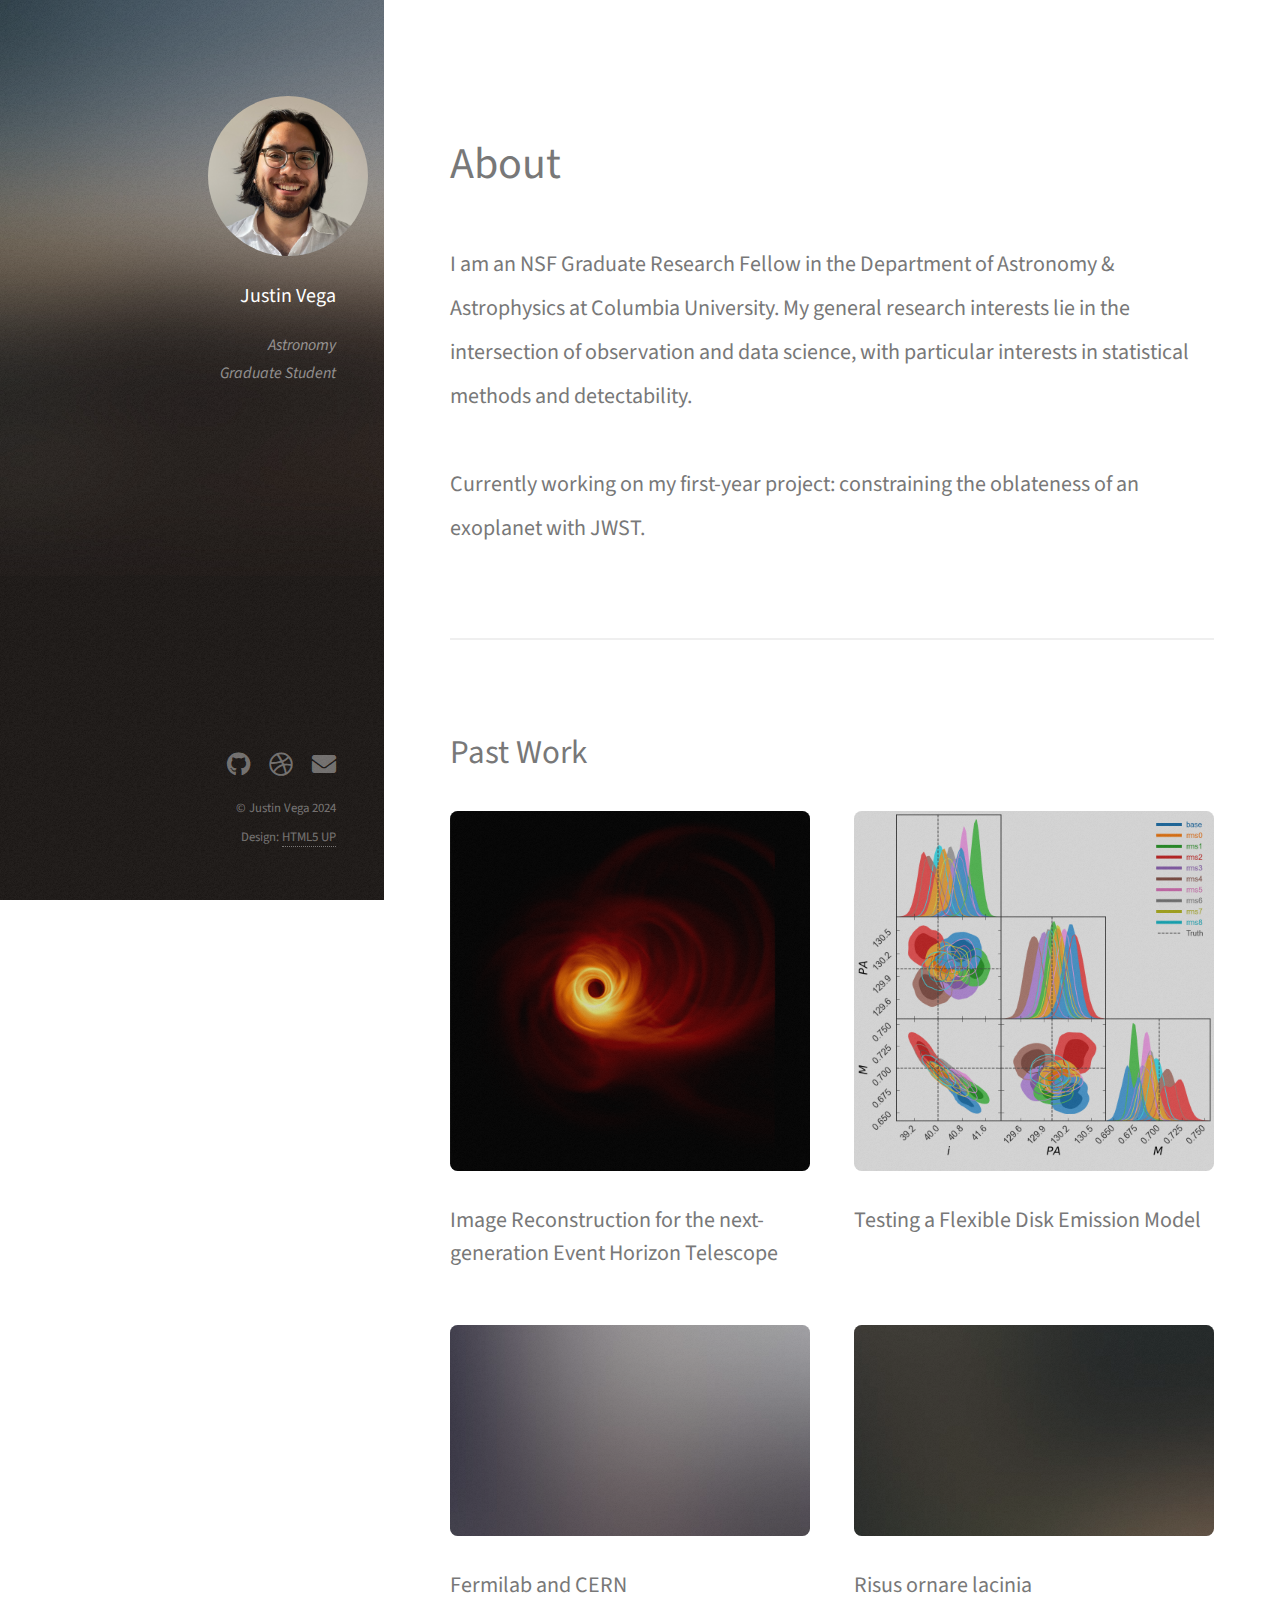
==== index.html @ 3cb940a0 "init" ====
<!DOCTYPE HTML>
<!--
	Strata by HTML5 UP
	html5up.net | @ajlkn
	Free for personal and commercial use under the CCA 3.0 license (html5up.net/license)
-->
<html>
	<head>
		<title>Justin Vega</title>
		<meta charset="utf-8" />
		<meta name="viewport" content="width=device-width, initial-scale=1, user-scalable=no" />
		<link rel="stylesheet" href="assets/css/main.css" />
	</head>
	<body class="is-preload">

		<!-- Header -->
			<header id="header">
				<div class="inner">
					<a href="#" class="image avatar"><img src="images/justin.jpg" alt="" /></a>
					<h3>Justin Vega</h3>
					<it>Astronomy<br>Graduate Student</it>
				</div>
			</header>

		<!-- Main -->
			<div id="main">
				
				<!-- One -->
					<section id="one">
						<header class="major">
							<h2>About</h2>
						</header>
						<p>I am an NSF Graduate Research Fellow in the Department of Astronomy & Astrophysics
							at Columbia University. My general research interests lie in the intersection of
							observation and data science, with particular interests in statistical methods 
							and detectability. <br> <br> <b>Currently working on my first-year project:</b> 
							constraining the oblateness of an exoplanet with JWST.
						</p>
					</section>

				<!-- Two -->
					<section id="two">
						<h2>Past Work</h2>
						<div class="row">
							<article class="col-6 col-12-xsmall work-item">
								<a href="research.html#eht" class="image fit thumb"><img src="images/thumbs/GRMHD black hole.jpg" alt="" /></a>
								<h3>Image Reconstruction for the next- generation Event Horizon Telescope</h3>
							</article>
							<article class="col-6 col-12-xsmall work-item">
								<a href="research.html#disk" class="image fit thumb"><img src="images/thumbs/disk testing.png" alt="" /></a>
								<h3>Testing a Flexible Disk Emission Model</h3>
							</article>
							<article class="col-6 col-12-xsmall work-item">
								<a href="research.html#exp-hep" class="image fit thumb"><img src="images/thumbs/03.jpg" alt="" /></a>
								<h3>Fermilab and CERN</h3>
							</article>
							
							<article class="col-6 col-12-xsmall work-item">
								<a href="images/fulls/06.jpg" class="image fit thumb"><img src="images/thumbs/06.jpg" alt="" /></a>
								<h3>Risus ornare lacinia</h3>
							</article>
						</div>
						
					</section>

			</div>

		<!-- Footer -->
			<footer id="footer">
				<div class="inner">
					<ul class="icons">
						<li><a href="https://github.com/vegajustin26/" class="icon brands fa-github"><span class="label">Github</span></a></li>
						<li><a href="#" class="icon brands fa-dribbble"><span class="label">Dribbble</span></a></li>
						<li><a href="#" class="icon solid fa-envelope"><span class="label">Email</span></a></li>
					</ul>
					<ul class="copyright">
						<li>&copy; Justin Vega 2024</li><li>Design: <a href="http://html5up.net">HTML5 UP</a></li>
					</ul>
				</div>
			</footer>

		<!-- Scripts -->
			<script src="assets/js/jquery.min.js"></script>
			<script src="assets/js/jquery.poptrox.min.js"></script>
			<script src="assets/js/browser.min.js"></script>
			<script src="assets/js/breakpoints.min.js"></script>
			<script src="assets/js/util.js"></script>
			<script src="assets/js/main.js"></script>

	</body>
</html>
---- assets/css/main.css ----
@import url("fontawesome-all.min.css");
@import url("https://fonts.googleapis.com/css?family=Source+Sans+Pro:400,400italic");

/*
	Strata by HTML5 UP
	html5up.net | @ajlkn
	Free for personal and commercial use under the CCA 3.0 license (html5up.net/license)
*/

html, body, div, span, applet, object,
iframe, h1, h2, h3, h4, h5, h6, p, blockquote,
pre, a, abbr, acronym, address, big, cite,
code, del, dfn, em, img, ins, kbd, q, s, samp,
small, strike, strong, sub, sup, tt, var, b,
u, i, center, dl, dt, dd, ol, ul, li, fieldset,
form, label, legend, table, caption, tbody,
tfoot, thead, tr, th, td, article, aside,
canvas, details, embed, figure, figcaption,
footer, header, hgroup, menu, nav, output, ruby,
section, summary, time, mark, audio, video {
	margin: 0;
	padding: 0;
	border: 0;
	font-size: 100%;
	font: inherit;
	vertical-align: baseline;}

article, aside, details, figcaption, figure,
footer, header, hgroup, menu, nav, section {
	display: block;}

body {
	line-height: 1;
}

ol, ul {
	list-style: none;
}

blockquote, q {
	quotes: none;
}

	blockquote:before, blockquote:after, q:before, q:after {
		content: '';
		content: none;
	}

table {
	border-collapse: collapse;
	border-spacing: 0;
}

body {
	-webkit-text-size-adjust: none;
}

mark {
	background-color: transparent;
	color: inherit;
}

input::-moz-focus-inner {
	border: 0;
	padding: 0;
}

input, select, textarea {
	-moz-appearance: none;
	-webkit-appearance: none;
	-ms-appearance: none;
	appearance: none;
}

it {
    font-style: italic;
}



/* Basic */

	html {
		box-sizing: border-box;
	}

	*, *:before, *:after {
		box-sizing: inherit;
	}

	body {
		background: #fff;
	}

		body.is-preload *, body.is-preload *:before, body.is-preload *:after {
			-moz-animation: none !important;
			-webkit-animation: none !important;
			-ms-animation: none !important;
			animation: none !important;
			-moz-transition: none !important;
			-webkit-transition: none !important;
			-ms-transition: none !important;
			transition: none !important;
		}

	body, input, select, textarea {
		color: #787878;
		font-family: "Source Sans Pro", Helvetica, sans-serif;
		font-size: 16pt;
		font-weight: 400;
		line-height: 1.75em;
	}

	a {
		-moz-transition: color 0.2s ease-in-out, border-color 0.2s ease-in-out;
		-webkit-transition: color 0.2s ease-in-out, border-color 0.2s ease-in-out;
		-ms-transition: color 0.2s ease-in-out, border-color 0.2s ease-in-out;
		transition: color 0.2s ease-in-out, border-color 0.2s ease-in-out;
		border-bottom: dotted 1px;
		color: #49bf9d;
		text-decoration: none;
	}

		a:hover {
			border-bottom-color: transparent;
			color: #49bf9d !important;
			text-decoration: none;
		}

	strong, b {
		color: #787878;
		font-weight: 400;
	}

	em, i {
		font-style: italic;
	}

	p {
		margin: 0 0 2em 0;
	}

	h1, h2, h3, h4, h5, h6 {
		color: #787878;
		font-weight: 400;
		line-height: 1em;
		margin: 0 0 1em 0;
	}

		h1 a, h2 a, h3 a, h4 a, h5 a, h6 a {
			color: inherit;
			text-decoration: none;
		}

	h1 {
		font-size: 2em;
		line-height: 1.5em;
	}

	h2 {
		font-size: 1.5em;
		line-height: 1.5em;
	}

	h3 {
		font-size: 1.25em;
		line-height: 1.5em;
	}

	h4 {
		font-size: 1.1em;
		line-height: 1.5em;
	}

	h5 {
		font-size: 0.9em;
		line-height: 1.5em;
	}

	h6 {
		font-size: 0.7em;
		line-height: 1.5em;
	}

	sub {
		font-size: 0.8em;
		position: relative;
		top: 0.5em;
	}

	sup {
		font-size: 0.8em;
		position: relative;
		top: -0.5em;
	}

	hr {
		border: 0;
		border-bottom: solid 2px #efefef;
		margin: 2em 0;
	}

		hr.major {
			margin: 3em 0;
		}

	blockquote {
		border-left: solid 6px #efefef;
		font-style: italic;
		margin: 0 0 2em 0;
		padding: 0.5em 0 0.5em 1.5em;
	}

	code {
		background: #f7f7f7;
		border-radius: 0.35em;
		border: solid 2px #efefef;
		font-family: "Courier New", monospace;
		font-size: 0.9em;
		margin: 0 0.25em;
		padding: 0.25em 0.65em;
	}

	pre {
		-webkit-overflow-scrolling: touch;
		font-family: "Courier New", monospace;
		font-size: 0.9em;
		margin: 0 0 2em 0;
	}

		pre code {
			display: block;
			line-height: 1.75em;
			padding: 1em 1.5em;
			overflow-x: auto;
		}

	.align-left {
		text-align: left;
	}

	.align-center {
		text-align: center;
	}

	.align-right {
		text-align: right;
	}

/* Container */

	.container {
		margin: 0 auto;
		max-width: calc(100% - 4em);
		width: 100%;
	}

		.container.xsmall {
			width: 25%;
		}

		.container.small {
			width: 50%;
		}

		.container.medium {
			width: 75%;
		}

		.container.large {
			width: 125%;
		}

		.container.xlarge {
			width: 150%;
		}

		.container.max {
			width: 100%;
		}

		@media screen and (max-width: 980px) {

			.container {
				width: 100% !important;
				max-width: 100% !important;
			}

		}

		@media screen and (max-width: 480px) {

			.container {
				max-width: calc(100% - 3em);
			}

		}

	.research-img



/* Row */

	.row {
		display: flex;
		flex-wrap: wrap;
		box-sizing: border-box;
		align-items: stretch;
	}

		.row > * {
			box-sizing: border-box;
		}

		.row.gtr-uniform > * > :last-child {
			margin-bottom: 0;
		}

		.row.aln-left {
			justify-content: flex-start;
		}

		.row.aln-center {
			justify-content: center;
		}

		.row.aln-right {
			justify-content: flex-end;
		}

		.row.aln-top {
			align-items: flex-start;
		}

		.row.aln-middle {
			align-items: center;
		}

		.row.aln-bottom {
			align-items: flex-end;
		}

		.row > .imp {
			order: -1;
		}

		.row > .col-1 {
			width: 8.33333%;
		}

		.row > .off-1 {
			margin-left: 8.33333%;
		}

		.row > .col-2 {
			width: 16.66667%;
		}

		.row > .off-2 {
			margin-left: 16.66667%;
		}

		.row > .col-3 {
			width: 25%;
		}

		.row > .off-3 {
			margin-left: 25%;
		}

		.row > .col-4 {
			width: 33.33333%;
		}

		.row > .off-4 {
			margin-left: 33.33333%;
		}

		.row > .col-5 {
			width: 41.66667%;
		}

		.row > .off-5 {
			margin-left: 41.66667%;
		}

		.row > .col-6 {
			width: 50%;
		}

		.row > .off-6 {
			margin-left: 50%;
		}

		.row > .col-7 {
			width: 58.33333%;
		}

		.row > .off-7 {
			margin-left: 58.33333%;
		}

		.row > .col-8 {
			width: 66.66667%;
		}

		.row > .off-8 {
			margin-left: 66.66667%;
		}

		.row > .col-9 {
			width: 75%;
		}

		.row > .off-9 {
			margin-left: 75%;
		}

		.row > .col-10 {
			width: 83.33333%;
		}

		.row > .off-10 {
			margin-left: 83.33333%;
		}

		.row > .col-11 {
			width: 91.66667%;
		}

		.row > .off-11 {
			margin-left: 91.66667%;
		}

		.row > .col-12 {
			width: 100%;
		}

		.row > .off-12 {
			margin-left: 100%;
		}

		.row.gtr-0 {
			margin-top: 0;
			margin-left: 0em;
		}

			.row.gtr-0 > * {
				padding: 0 0 0 0em;
			}

			.row.gtr-0.gtr-uniform {
				margin-top: 0em;
			}

				.row.gtr-0.gtr-uniform > * {
					padding-top: 0em;
				}

		.row.gtr-25 {
			margin-top: 0;
			margin-left: -0.625em;
		}

			.row.gtr-25 > * {
				padding: 0 0 0 0.625em;
			}

			.row.gtr-25.gtr-uniform {
				margin-top: -0.625em;
			}

				.row.gtr-25.gtr-uniform > * {
					padding-top: 0.625em;
				}

		.row.gtr-50 {
			margin-top: 0;
			margin-left: -1.25em;
		}

			.row.gtr-50 > * {
				padding: 0 0 0 1.25em;
			}

			.row.gtr-50.gtr-uniform {
				margin-top: -1.25em;
			}

				.row.gtr-50.gtr-uniform > * {
					padding-top: 1.25em;
					height: 10%;
				}

		.row {
			margin-top: 0;
			margin-left: -2.5em;
		}

			.row > * {
				padding: 0 0 0 2.5em;
			}

			.row.gtr-uniform {
				margin-top: -2.5em;
			}

				.row.gtr-uniform > * {
					padding-top: 2.5em;
				}

		.row.gtr-150 {
			margin-top: 0;
			margin-left: -3.75em;
		}

			.row.gtr-150 > * {
				padding: 0 0 0 3.75em;
			}

			.row.gtr-150.gtr-uniform {
				margin-top: -3.75em;
			}

				.row.gtr-150.gtr-uniform > * {
					padding-top: 3.75em;
				}

		.row.gtr-200 {
			margin-top: 0;
			margin-left: -5em;
		}

			.row.gtr-200 > * {
				padding: 0 0 0 5em;
			}

			.row.gtr-200.gtr-uniform {
				margin-top: -5em;
			}

				.row.gtr-200.gtr-uniform > * {
					padding-top: 5em;
				}

		@media screen and (max-width: 1800px) {

			.row {
				display: flex;
				flex-wrap: wrap;
				box-sizing: border-box;
				align-items: stretch;
			}

				.row > * {
					box-sizing: border-box;
				}

				.row.gtr-uniform > * > :last-child {
					margin-bottom: 0;
				}

				.row.aln-left {
					justify-content: flex-start;
				}

				.row.aln-center {
					justify-content: center;
				}

				.row.aln-right {
					justify-content: flex-end;
				}

				.row.aln-top {
					align-items: flex-start;
				}

				.row.aln-middle {
					align-items: center;
				}

				.row.aln-bottom {
					align-items: flex-end;
				}

				.row > .imp-xlarge {
					order: -1;
				}

				.row > .col-1-xlarge {
					width: 8.33333%;
				}

				.row > .off-1-xlarge {
					margin-left: 8.33333%;
				}

				.row > .col-2-xlarge {
					width: 16.66667%;
				}

				.row > .off-2-xlarge {
					margin-left: 16.66667%;
				}

				.row > .col-3-xlarge {
					width: 25%;
				}

				.row > .off-3-xlarge {
					margin-left: 25%;
				}

				.row > .col-4-xlarge {
					width: 33.33333%;
				}

				.row > .off-4-xlarge {
					margin-left: 33.33333%;
				}

				.row > .col-5-xlarge {
					width: 41.66667%;
				}

				.row > .off-5-xlarge {
					margin-left: 41.66667%;
				}

				.row > .col-6-xlarge {
					width: 50%;
				}

				.row > .off-6-xlarge {
					margin-left: 50%;
				}

				.row > .col-7-xlarge {
					width: 58.33333%;
				}

				.row > .off-7-xlarge {
					margin-left: 58.33333%;
				}

				.row > .col-8-xlarge {
					width: 66.66667%;
				}

				.row > .off-8-xlarge {
					margin-left: 66.66667%;
				}

				.row > .col-9-xlarge {
					width: 75%;
				}

				.row > .off-9-xlarge {
					margin-left: 75%;
				}

				.row > .col-10-xlarge {
					width: 83.33333%;
				}

				.row > .off-10-xlarge {
					margin-left: 83.33333%;
				}

				.row > .col-11-xlarge {
					width: 91.66667%;
				}

				.row > .off-11-xlarge {
					margin-left: 91.66667%;
				}

				.row > .col-12-xlarge {
					width: 100%;
				}

				.row > .off-12-xlarge {
					margin-left: 100%;
				}

				.row.gtr-0 {
					margin-top: 0;
					margin-left: 0em;
				}

					.row.gtr-0 > * {
						padding: 0 0 0 0em;
					}

					.row.gtr-0.gtr-uniform {
						margin-top: 0em;
					}

						.row.gtr-0.gtr-uniform > * {
							padding-top: 0em;
						}

				.row.gtr-25 {
					margin-top: 0;
					margin-left: -0.625em;
				}

					.row.gtr-25 > * {
						padding: 0 0 0 0.625em;
					}

					.row.gtr-25.gtr-uniform {
						margin-top: -0.625em;
					}

						.row.gtr-25.gtr-uniform > * {
							padding-top: 0.625em;
						}

				.row.gtr-50 {
					margin-top: 0;
					margin-left: -1.25em;
				}

					.row.gtr-50 > * {
						padding: 0 0 0 1.25em;
					}

					.row.gtr-50.gtr-uniform {
						margin-top: -1.25em;
					}

						.row.gtr-50.gtr-uniform > * {
							padding-top: 1.25em;
						}

				.row {
					margin-top: 0;
					margin-left: -2.5em;
				}

					.row > * {
						padding: 0 0 0 2.5em;
					}

					.row.gtr-uniform {
						margin-top: -2.5em;
					}

						.row.gtr-uniform > * {
							padding-top: 2.5em;
						}

				.row.gtr-150 {
					margin-top: 0;
					margin-left: -3.75em;
				}

					.row.gtr-150 > * {
						padding: 0 0 0 3.75em;
					}

					.row.gtr-150.gtr-uniform {
						margin-top: -3.75em;
					}

						.row.gtr-150.gtr-uniform > * {
							padding-top: 3.75em;
						}

				.row.gtr-200 {
					margin-top: 0;
					margin-left: -5em;
				}

					.row.gtr-200 > * {
						padding: 0 0 0 5em;
					}

					.row.gtr-200.gtr-uniform {
						margin-top: -5em;
					}

						.row.gtr-200.gtr-uniform > * {
							padding-top: 5em;
						}

		}

		@media screen and (max-width: 1280px) {

			.row {
				display: flex;
				flex-wrap: wrap;
				box-sizing: border-box;
				align-items: stretch;
			}

				.row > * {
					box-sizing: border-box;
				}

				.row.gtr-uniform > * > :last-child {
					margin-bottom: 0;
				}

				.row.aln-left {
					justify-content: flex-start;
				}

				.row.aln-center {
					justify-content: center;
				}

				.row.aln-right {
					justify-content: flex-end;
				}

				.row.aln-top {
					align-items: flex-start;
				}

				.row.aln-middle {
					align-items: center;
				}

				.row.aln-bottom {
					align-items: flex-end;
				}

				.row > .imp-large {
					order: -1;
				}

				.row > .col-1-large {
					width: 8.33333%;
				}

				.row > .off-1-large {
					margin-left: 8.33333%;
				}

				.row > .col-2-large {
					width: 16.66667%;
				}

				.row > .off-2-large {
					margin-left: 16.66667%;
				}

				.row > .col-3-large {
					width: 25%;
				}

				.row > .off-3-large {
					margin-left: 25%;
				}

				.row > .col-4-large {
					width: 33.33333%;
				}

				.row > .off-4-large {
					margin-left: 33.33333%;
				}

				.row > .col-5-large {
					width: 41.66667%;
				}

				.row > .off-5-large {
					margin-left: 41.66667%;
				}

				.row > .col-6-large {
					width: 50%;
				}

				.row > .off-6-large {
					margin-left: 50%;
				}

				.row > .col-7-large {
					width: 58.33333%;
				}

				.row > .off-7-large {
					margin-left: 58.33333%;
				}

				.row > .col-8-large {
					width: 66.66667%;
				}

				.row > .off-8-large {
					margin-left: 66.66667%;
				}

				.row > .col-9-large {
					width: 75%;
				}

				.row > .off-9-large {
					margin-left: 75%;
				}

				.row > .col-10-large {
					width: 83.33333%;
				}

				.row > .off-10-large {
					margin-left: 83.33333%;
				}

				.row > .col-11-large {
					width: 91.66667%;
				}

				.row > .off-11-large {
					margin-left: 91.66667%;
				}

				.row > .col-12-large {
					width: 100%;
				}

				.row > .off-12-large {
					margin-left: 100%;
				}

				.row.gtr-0 {
					margin-top: 0;
					margin-left: 0em;
				}

					.row.gtr-0 > * {
						padding: 0 0 0 0em;
					}

					.row.gtr-0.gtr-uniform {
						margin-top: 0em;
					}

						.row.gtr-0.gtr-uniform > * {
							padding-top: 0em;
						}

				.row.gtr-25 {
					margin-top: 0;
					margin-left: -0.5em;
				}

					.row.gtr-25 > * {
						padding: 0 0 0 0.5em;
					}

					.row.gtr-25.gtr-uniform {
						margin-top: -0.5em;
					}

						.row.gtr-25.gtr-uniform > * {
							padding-top: 0.5em;
						}

				.row.gtr-50 {
					margin-top: 0;
					margin-left: -1em;
				}

					.row.gtr-50 > * {
						padding: 0 0 0 1em;
					}

					.row.gtr-50.gtr-uniform {
						margin-top: -1em;
					}

						.row.gtr-50.gtr-uniform > * {
							padding-top: 1em;
						}

				.row {
					margin-top: 0;
					margin-left: -2em;
				}

					.row > * {
						padding: 0 0 0 2em;
					}

					.row.gtr-uniform {
						margin-top: -2em;
					}

						.row.gtr-uniform > * {
							padding-top: 2em;
						}

				.row.gtr-150 {
					margin-top: 0;
					margin-left: -3em;
				}

					.row.gtr-150 > * {
						padding: 0 0 0 3em;
					}

					.row.gtr-150.gtr-uniform {
						margin-top: -3em;
					}

						.row.gtr-150.gtr-uniform > * {
							padding-top: 3em;
						}

				.row.gtr-200 {
					margin-top: 0;
					margin-left: -4em;
				}

					.row.gtr-200 > * {
						padding: 0 0 0 4em;
					}

					.row.gtr-200.gtr-uniform {
						margin-top: -4em;
					}

						.row.gtr-200.gtr-uniform > * {
							padding-top: 4em;
						}

		}

		@media screen and (max-width: 980px) {

			.row {
				display: flex;
				flex-wrap: wrap;
				box-sizing: border-box;
				align-items: stretch;
			}

				.row > * {
					box-sizing: border-box;
				}

				.row.gtr-uniform > * > :last-child {
					margin-bottom: 0;
				}

				.row.aln-left {
					justify-content: flex-start;
				}

				.row.aln-center {
					justify-content: center;
				}

				.row.aln-right {
					justify-content: flex-end;
				}

				.row.aln-top {
					align-items: flex-start;
				}

				.row.aln-middle {
					align-items: center;
				}

				.row.aln-bottom {
					align-items: flex-end;
				}

				.row > .imp-medium {
					order: -1;
				}

				.row > .col-1-medium {
					width: 8.33333%;
				}

				.row > .off-1-medium {
					margin-left: 8.33333%;
				}

				.row > .col-2-medium {
					width: 16.66667%;
				}

				.row > .off-2-medium {
					margin-left: 16.66667%;
				}

				.row > .col-3-medium {
					width: 25%;
				}

				.row > .off-3-medium {
					margin-left: 25%;
				}

				.row > .col-4-medium {
					width: 33.33333%;
				}

				.row > .off-4-medium {
					margin-left: 33.33333%;
				}

				.row > .col-5-medium {
					width: 41.66667%;
				}

				.row > .off-5-medium {
					margin-left: 41.66667%;
				}

				.row > .col-6-medium {
					width: 50%;
				}

				.row > .off-6-medium {
					margin-left: 50%;
				}

				.row > .col-7-medium {
					width: 58.33333%;
				}

				.row > .off-7-medium {
					margin-left: 58.33333%;
				}

				.row > .col-8-medium {
					width: 66.66667%;
				}

				.row > .off-8-medium {
					margin-left: 66.66667%;
				}

				.row > .col-9-medium {
					width: 75%;
				}

				.row > .off-9-medium {
					margin-left: 75%;
				}

				.row > .col-10-medium {
					width: 83.33333%;
				}

				.row > .off-10-medium {
					margin-left: 83.33333%;
				}

				.row > .col-11-medium {
					width: 91.66667%;
				}

				.row > .off-11-medium {
					margin-left: 91.66667%;
				}

				.row > .col-12-medium {
					width: 100%;
				}

				.row > .off-12-medium {
					margin-left: 100%;
				}

				.row.gtr-0 {
					margin-top: 0;
					margin-left: 0em;
				}

					.row.gtr-0 > * {
						padding: 0 0 0 0em;
					}

					.row.gtr-0.gtr-uniform {
						margin-top: 0em;
					}

						.row.gtr-0.gtr-uniform > * {
							padding-top: 0em;
						}

				.row.gtr-25 {
					margin-top: 0;
					margin-left: -0.5em;
				}

					.row.gtr-25 > * {
						padding: 0 0 0 0.5em;
					}

					.row.gtr-25.gtr-uniform {
						margin-top: -0.5em;
					}

						.row.gtr-25.gtr-uniform > * {
							padding-top: 0.5em;
						}

				.row.gtr-50 {
					margin-top: 0;
					margin-left: -1em;
				}

					.row.gtr-50 > * {
						padding: 0 0 0 1em;
					}

					.row.gtr-50.gtr-uniform {
						margin-top: -1em;
					}

						.row.gtr-50.gtr-uniform > * {
							padding-top: 1em;
						}

				.row {
					margin-top: 0;
					margin-left: -2em;
				}

					.row > * {
						padding: 0 0 0 2em;
					}

					.row.gtr-uniform {
						margin-top: -2em;
					}

						.row.gtr-uniform > * {
							padding-top: 2em;
						}

				.row.gtr-150 {
					margin-top: 0;
					margin-left: -3em;
				}

					.row.gtr-150 > * {
						padding: 0 0 0 3em;
					}

					.row.gtr-150.gtr-uniform {
						margin-top: -3em;
					}

						.row.gtr-150.gtr-uniform > * {
							padding-top: 3em;
						}

				.row.gtr-200 {
					margin-top: 0;
					margin-left: -4em;
				}

					.row.gtr-200 > * {
						padding: 0 0 0 4em;
					}

					.row.gtr-200.gtr-uniform {
						margin-top: -4em;
					}

						.row.gtr-200.gtr-uniform > * {
							padding-top: 4em;
						}

		}

		@media screen and (max-width: 736px) {

			.row {
				display: flex;
				flex-wrap: wrap;
				box-sizing: border-box;
				align-items: stretch;
			}

				.row > * {
					box-sizing: border-box;
				}

				.row.gtr-uniform > * > :last-child {
					margin-bottom: 0;
				}

				.row.aln-left {
					justify-content: flex-start;
				}

				.row.aln-center {
					justify-content: center;
				}

				.row.aln-right {
					justify-content: flex-end;
				}

				.row.aln-top {
					align-items: flex-start;
				}

				.row.aln-middle {
					align-items: center;
				}

				.row.aln-bottom {
					align-items: flex-end;
				}

				.row > .imp-small {
					order: -1;
				}

				.row > .col-1-small {
					width: 8.33333%;
				}

				.row > .off-1-small {
					margin-left: 8.33333%;
				}

				.row > .col-2-small {
					width: 16.66667%;
				}

				.row > .off-2-small {
					margin-left: 16.66667%;
				}

				.row > .col-3-small {
					width: 25%;
				}

				.row > .off-3-small {
					margin-left: 25%;
				}

				.row > .col-4-small {
					width: 33.33333%;
				}

				.row > .off-4-small {
					margin-left: 33.33333%;
				}

				.row > .col-5-small {
					width: 41.66667%;
				}

				.row > .off-5-small {
					margin-left: 41.66667%;
				}

				.row > .col-6-small {
					width: 50%;
				}

				.row > .off-6-small {
					margin-left: 50%;
				}

				.row > .col-7-small {
					width: 58.33333%;
				}

				.row > .off-7-small {
					margin-left: 58.33333%;
				}

				.row > .col-8-small {
					width: 66.66667%;
				}

				.row > .off-8-small {
					margin-left: 66.66667%;
				}

				.row > .col-9-small {
					width: 75%;
				}

				.row > .off-9-small {
					margin-left: 75%;
				}

				.row > .col-10-small {
					width: 83.33333%;
				}

				.row > .off-10-small {
					margin-left: 83.33333%;
				}

				.row > .col-11-small {
					width: 91.66667%;
				}

				.row > .off-11-small {
					margin-left: 91.66667%;
				}

				.row > .col-12-small {
					width: 100%;
				}

				.row > .off-12-small {
					margin-left: 100%;
				}

				.row.gtr-0 {
					margin-top: 0;
					margin-left: 0em;
				}

					.row.gtr-0 > * {
						padding: 0 0 0 0em;
					}

					.row.gtr-0.gtr-uniform {
						margin-top: 0em;
					}

						.row.gtr-0.gtr-uniform > * {
							padding-top: 0em;
						}

				.row.gtr-25 {
					margin-top: 0;
					margin-left: -0.375em;
				}

					.row.gtr-25 > * {
						padding: 0 0 0 0.375em;
					}

					.row.gtr-25.gtr-uniform {
						margin-top: -0.375em;
					}

						.row.gtr-25.gtr-uniform > * {
							padding-top: 0.375em;
						}

				.row.gtr-50 {
					margin-top: 0;
					margin-left: -0.75em;
				}

					.row.gtr-50 > * {
						padding: 0 0 0 0.75em;
					}

					.row.gtr-50.gtr-uniform {
						margin-top: -0.75em;
					}

						.row.gtr-50.gtr-uniform > * {
							padding-top: 0.75em;
						}

				.row {
					margin-top: 0;
					margin-left: -1.5em;
				}

					.row > * {
						padding: 0 0 0 1.5em;
					}

					.row.gtr-uniform {
						margin-top: -1.5em;
					}

						.row.gtr-uniform > * {
							padding-top: 1.5em;
						}

				.row.gtr-150 {
					margin-top: 0;
					margin-left: -2.25em;
				}

					.row.gtr-150 > * {
						padding: 0 0 0 2.25em;
					}

					.row.gtr-150.gtr-uniform {
						margin-top: -2.25em;
					}

						.row.gtr-150.gtr-uniform > * {
							padding-top: 2.25em;
						}

				.row.gtr-200 {
					margin-top: 0;
					margin-left: -3em;
				}

					.row.gtr-200 > * {
						padding: 0 0 0 3em;
					}

					.row.gtr-200.gtr-uniform {
						margin-top: -3em;
					}

						.row.gtr-200.gtr-uniform > * {
							padding-top: 3em;
						}

		}

		@media screen and (max-width: 480px) {

			.row {
				display: flex;
				flex-wrap: wrap;
				box-sizing: border-box;
				align-items: stretch;
			}

				.row > * {
					box-sizing: border-box;
				}

				.row.gtr-uniform > * > :last-child {
					margin-bottom: 0;
				}

				.row.aln-left {
					justify-content: flex-start;
				}

				.row.aln-center {
					justify-content: center;
				}

				.row.aln-right {
					justify-content: flex-end;
				}

				.row.aln-top {
					align-items: flex-start;
				}

				.row.aln-middle {
					align-items: center;
				}

				.row.aln-bottom {
					align-items: flex-end;
				}

				.row > .imp-xsmall {
					order: -1;
				}

				.row > .col-1-xsmall {
					width: 8.33333%;
				}

				.row > .off-1-xsmall {
					margin-left: 8.33333%;
				}

				.row > .col-2-xsmall {
					width: 16.66667%;
				}

				.row > .off-2-xsmall {
					margin-left: 16.66667%;
				}

				.row > .col-3-xsmall {
					width: 25%;
				}

				.row > .off-3-xsmall {
					margin-left: 25%;
				}

				.row > .col-4-xsmall {
					width: 33.33333%;
				}

				.row > .off-4-xsmall {
					margin-left: 33.33333%;
				}

				.row > .col-5-xsmall {
					width: 41.66667%;
				}

				.row > .off-5-xsmall {
					margin-left: 41.66667%;
				}

				.row > .col-6-xsmall {
					width: 50%;
				}

				.row > .off-6-xsmall {
					margin-left: 50%;
				}

				.row > .col-7-xsmall {
					width: 58.33333%;
				}

				.row > .off-7-xsmall {
					margin-left: 58.33333%;
				}

				.row > .col-8-xsmall {
					width: 66.66667%;
				}

				.row > .off-8-xsmall {
					margin-left: 66.66667%;
				}

				.row > .col-9-xsmall {
					width: 75%;
				}

				.row > .off-9-xsmall {
					margin-left: 75%;
				}

				.row > .col-10-xsmall {
					width: 83.33333%;
				}

				.row > .off-10-xsmall {
					margin-left: 83.33333%;
				}

				.row > .col-11-xsmall {
					width: 91.66667%;
				}

				.row > .off-11-xsmall {
					margin-left: 91.66667%;
				}

				.row > .col-12-xsmall {
					width: 100%;
				}

				.row > .off-12-xsmall {
					margin-left: 100%;
				}

				.row.gtr-0 {
					margin-top: 0;
					margin-left: 0em;
				}

					.row.gtr-0 > * {
						padding: 0 0 0 0em;
					}

					.row.gtr-0.gtr-uniform {
						margin-top: 0em;
					}

						.row.gtr-0.gtr-uniform > * {
							padding-top: 0em;
						}

				.row.gtr-25 {
					margin-top: 0;
					margin-left: -0.375em;
				}

					.row.gtr-25 > * {
						padding: 0 0 0 0.375em;
					}

					.row.gtr-25.gtr-uniform {
						margin-top: -0.375em;
					}

						.row.gtr-25.gtr-uniform > * {
							padding-top: 0.375em;
						}

				.row.gtr-50 {
					margin-top: 0;
					margin-left: -0.75em;
				}

					.row.gtr-50 > * {
						padding: 0 0 0 0.75em;
					}

					.row.gtr-50.gtr-uniform {
						margin-top: -0.75em;
					}

						.row.gtr-50.gtr-uniform > * {
							padding-top: 0.75em;
						}

				.row {
					margin-top: 0;
					margin-left: -1.5em;
				}

					.row > * {
						padding: 0 0 0 1.5em;
					}

					.row.gtr-uniform {
						margin-top: -1.5em;
					}

						.row.gtr-uniform > * {
							padding-top: 1.5em;
						}

				.row.gtr-150 {
					margin-top: 0;
					margin-left: -2.25em;
				}

					.row.gtr-150 > * {
						padding: 0 0 0 2.25em;
					}

					.row.gtr-150.gtr-uniform {
						margin-top: -2.25em;
					}

						.row.gtr-150.gtr-uniform > * {
							padding-top: 2.25em;
						}

				.row.gtr-200 {
					margin-top: 0;
					margin-left: -3em;
				}

					.row.gtr-200 > * {
						padding: 0 0 0 3em;
					}

					.row.gtr-200.gtr-uniform {
						margin-top: -3em;
					}

						.row.gtr-200.gtr-uniform > * {
							padding-top: 3em;
						}

		}

	#EHT {
		margin: 0 !important;
		padding: 2em 0 0 0 !important;
	}



/* Section/Article */

	section.special, article.special {
		text-align: center;
	}

	header p {
		color: #b2b2b2;
		position: relative;
		margin: 0 0 1.5em 0;
	}

	header h2 + p {
		font-size: 1.25em;
		margin-top: -1em;
		line-height: 1.5em;
	}

	header h3 + p {
		font-size: 1.1em;
		margin-top: -0.8em;
		line-height: 1.5em;
	}

	header h4 + p,
	header h5 + p,
	header h6 + p {
		font-size: 0.9em;
		margin-top: -0.6em;
		line-height: 1.5em;
	}

	header.major h2 {
		font-size: 2em;
	}

/* Form */

	form {
		margin: 0 0 2em 0;
	}

	label {
		color: #787878;
		display: block;
		font-size: 0.9em;
		font-weight: 400;
		margin: 0 0 1em 0;
	}

	input[type="text"],
	input[type="password"],
	input[type="email"],
	select,
	textarea {
		-moz-appearance: none;
		-webkit-appearance: none;
		-ms-appearance: none;
		appearance: none;
		background: #f7f7f7;
		border-radius: 0.35em;
		border: solid 2px transparent;
		color: inherit;
		display: block;
		outline: 0;
		padding: 0 0.75em;
		text-decoration: none;
		width: 100%;
	}

		input[type="text"]:invalid,
		input[type="password"]:invalid,
		input[type="email"]:invalid,
		select:invalid,
		textarea:invalid {
			box-shadow: none;
		}

		input[type="text"]:focus,
		input[type="password"]:focus,
		input[type="email"]:focus,
		select:focus,
		textarea:focus {
			border-color: #49bf9d;
		}

	select {
		background-image: url("data:image/svg+xml;charset=utf8,%3Csvg xmlns='http://www.w3.org/2000/svg' width='40' height='40' preserveAspectRatio='none' viewBox='0 0 40 40'%3E%3Cpath d='M9.4,12.3l10.4,10.4l10.4-10.4c0.2-0.2,0.5-0.4,0.9-0.4c0.3,0,0.6,0.1,0.9,0.4l3.3,3.3c0.2,0.2,0.4,0.5,0.4,0.9 c0,0.4-0.1,0.6-0.4,0.9L20.7,31.9c-0.2,0.2-0.5,0.4-0.9,0.4c-0.3,0-0.6-0.1-0.9-0.4L4.3,17.3c-0.2-0.2-0.4-0.5-0.4-0.9 c0-0.4,0.1-0.6,0.4-0.9l3.3-3.3c0.2-0.2,0.5-0.4,0.9-0.4S9.1,12.1,9.4,12.3z' fill='%23dfdfdf' /%3E%3C/svg%3E");
		background-size: 1.25rem;
		background-repeat: no-repeat;
		background-position: calc(100% - 1rem) center;
		height: 2.75em;
		padding-right: 2.75em;
		text-overflow: ellipsis;
	}

		select option {
			color: #787878;
			background: #fff;
		}

		select:focus::-ms-value {
			background-color: transparent;
		}

		select::-ms-expand {
			display: none;
		}

	input[type="text"],
	input[type="password"],
	input[type="email"],
	select {
		height: 2.75em;
	}

	textarea {
		padding: 0.75em;
	}

	input[type="checkbox"],
	input[type="radio"] {
		-moz-appearance: none;
		-webkit-appearance: none;
		-ms-appearance: none;
		appearance: none;
		display: block;
		float: left;
		margin-right: -2em;
		opacity: 0;
		width: 1em;
		z-index: -1;
	}

		input[type="checkbox"] + label,
		input[type="radio"] + label {
			text-decoration: none;
			color: #a2a2a2;
			cursor: pointer;
			display: inline-block;
			font-size: 1em;
			font-weight: 400;
			padding-left: 2.4em;
			padding-right: 0.75em;
			position: relative;
		}

			input[type="checkbox"] + label:before,
			input[type="radio"] + label:before {
				-moz-osx-font-smoothing: grayscale;
				-webkit-font-smoothing: antialiased;
				display: inline-block;
				font-style: normal;
				font-variant: normal;
				text-rendering: auto;
				line-height: 1;
				text-transform: none !important;
				font-family: 'Font Awesome 5 Free';
				font-weight: 900;
			}

			input[type="checkbox"] + label:before,
			input[type="radio"] + label:before {
				background: #f7f7f7;
				border-radius: 0.35em;
				border: solid 2px transparent;
				content: '';
				display: inline-block;
				font-size: 0.8em;
				height: 2.0625em;
				left: 0;
				line-height: 1.85625em;
				position: absolute;
				text-align: center;
				top: 0;
				width: 2.0625em;
			}

		input[type="checkbox"]:checked + label:before,
		input[type="radio"]:checked + label:before {
			background: #787878;
			border-color: #787878;
			color: #fff;
			content: '\f00c';
		}

		input[type="checkbox"]:focus + label:before,
		input[type="radio"]:focus + label:before {
			border-color: #49bf9d;
		}

	input[type="checkbox"] + label:before {
		border-radius: 0.35em;
	}

	input[type="radio"] + label:before {
		border-radius: 100%;
	}

	::-webkit-input-placeholder {
		color: #b2b2b2 !important;
		opacity: 1.0;
	}

	:-moz-placeholder {
		color: #b2b2b2 !important;
		opacity: 1.0;
	}

	::-moz-placeholder {
		color: #b2b2b2 !important;
		opacity: 1.0;
	}

	:-ms-input-placeholder {
		color: #b2b2b2 !important;
		opacity: 1.0;
	}

/* Box */

	.box {
		border-radius: 0.35em;
		border: solid 2px #efefef;
		margin-bottom: 2em;
		padding: 1.5em;
	}

		.box > :last-child,
		.box > :last-child > :last-child,
		.box > :last-child > :last-child > :last-child {
			margin-bottom: 0;
		}

		.box.alt {
			border: 0;
			border-radius: 0;
			padding: 0;
		}

/* Icon */

	.icon {
		text-decoration: none;
		border-bottom: none;
		position: relative;
	}

		.icon:before {
			-moz-osx-font-smoothing: grayscale;
			-webkit-font-smoothing: antialiased;
			display: inline-block;
			font-style: normal;
			font-variant: normal;
			text-rendering: auto;
			line-height: 1;
			text-transform: none !important;
			font-family: 'Font Awesome 5 Free';
			font-weight: 400;
		}

		.icon > .label {
			display: none;
		}

		.icon:before {
			line-height: inherit;
		}

		.icon.solid:before {
			font-weight: 900;
		}

		.icon.brands:before {
			font-family: 'Font Awesome 5 Brands';
		}

/* Image */

	.image {
		border-radius: 0.35em;
		border: 0;
		display: inline-block;
		position: relative;
	}

		.image:before {
			-moz-transition: opacity 0.2s ease-in-out;
			-webkit-transition: opacity 0.2s ease-in-out;
			-ms-transition: opacity 0.2s ease-in-out;
			transition: opacity 0.2s ease-in-out;
			background: url("images/overlay.png");
			border-radius: 0.35em;
			content: '';
			display: block;
			height: 100%;
			left: 0;
			opacity: 0.5;
			position: absolute;
			top: 0;
			width: 100%;
		}

		.image.thumb {
			text-align: center;
		}

			.image.thumb:after {
				-moz-transition: opacity 0.2s ease-in-out;
				-webkit-transition: opacity 0.2s ease-in-out;
				-ms-transition: opacity 0.2s ease-in-out;
				transition: opacity 0.2s ease-in-out;
				border-radius: 0.35em;
				border: solid 3px rgba(255, 255, 255, 0.5);
				color: #fff;
				content: 'View';
				display: inline-block;
				font-size: 0.8em;
				font-weight: 400;
				left: 50%;
				line-height: 2.25em;
				margin: -1.25em 0 0 -3em;
				opacity: 0;
				padding: 0 1.5em;
				position: absolute;
				text-align: center;
				text-decoration: none;
				top: 50%;
				white-space: nowrap;
			}

			.image.thumb:hover:after {
				opacity: 1.0;
			}

			.image.thumb:hover:before {
				background: url("images/overlay.png"), url("images/overlay.png");
				opacity: 1.0;
			}

		.research-img{
			width: 100%;
		}

		.image img {
			border-radius: 0.35em;
			display: block;
		}

		.image.left {
			float: left;
			margin: 0 1.5em 1em 0;
			top: 0.25em;
		}

		.image.right {
			float: right;
			margin: 0 0 1em 1.5em;
			top: 0.25em;
		}

		.image.left, .image.right {
			max-width: 40%;
		}

			.image.left img, .image.right img {
				width: 100%;
			}

		.image.fit {
			display: block;
			margin: 0 0 2em 0;
			width: 100%;
		}

			.image.fit img {
				width: 100%;
			}

		.image.avatar {
			border-radius: 100%;
		}

			.image.avatar:before {
				display: none;
			}

			.image.avatar img {
				border-radius: 100%;
				width: 100%;
			}

/* List */

	ol {
		list-style: decimal;
		margin: 0 0 2em 0;
		padding-left: 1.25em;
	}

		ol li {
			padding-left: 0.25em;
		}

	ul {
		list-style: disc;
		margin: 0 0 2em 0;
		padding-left: 1em;
	}

		ul li {
			padding-left: 0.5em;
		}

		ul.alt {
			list-style: none;
			padding-left: 0;
		}

			ul.alt li {
				border-top: solid 2px #efefef;
				padding: 0.5em 0;
			}

				ul.alt li:first-child {
					border-top: 0;
					padding-top: 0;
				}

	dl {
		margin: 0 0 2em 0;
	}

/* Icons */

	ul.icons {
		cursor: default;
		list-style: none;
		padding-left: 0;
	}

		ul.icons li {
			display: inline-block;
			padding: 0 1em 0 0;
		}

			ul.icons li:last-child {
				padding-right: 0;
			}

			ul.icons li .icon:before {
				font-size: 1.5em;
			}

/* Labeled Icons */

	ul.labeled-icons {
		list-style: none;
		padding: 0;
	}

		ul.labeled-icons li {
			line-height: 1.75em;
			margin: 1.5em 0 0 0;
			padding-left: 2.25em;
			position: relative;
		}

			ul.labeled-icons li:first-child {
				margin-top: 0;
			}

			ul.labeled-icons li a {
				color: inherit;
			}

			ul.labeled-icons li h3 {
				color: #b2b2b2;
				left: 0;
				position: absolute;
				text-align: center;
				top: 0;
				width: 1em;
			}

/* Actions */

	ul.actions {
		display: -moz-flex;
		display: -webkit-flex;
		display: -ms-flex;
		display: flex;
		cursor: default;
		list-style: none;
		margin-left: -1em;
		padding-left: 0;
	}

		ul.actions li {
			padding: 0 0 0 1em;
			vertical-align: middle;
		}

		ul.actions.special {
			-moz-justify-content: center;
			-webkit-justify-content: center;
			-ms-justify-content: center;
			justify-content: center;
			width: 100%;
			margin-left: 0;
		}

			ul.actions.special li:first-child {
				padding-left: 0;
			}

		ul.actions.stacked {
			-moz-flex-direction: column;
			-webkit-flex-direction: column;
			-ms-flex-direction: column;
			flex-direction: column;
			margin-left: 0;
		}

			ul.actions.stacked li {
				padding: 1.3em 0 0 0;
			}

				ul.actions.stacked li:first-child {
					padding-top: 0;
				}

		ul.actions.fit {
			width: calc(100% + 1em);
		}

			ul.actions.fit li {
				-moz-flex-grow: 1;
				-webkit-flex-grow: 1;
				-ms-flex-grow: 1;
				flex-grow: 1;
				-moz-flex-shrink: 1;
				-webkit-flex-shrink: 1;
				-ms-flex-shrink: 1;
				flex-shrink: 1;
				width: 100%;
			}

				ul.actions.fit li > * {
					width: 100%;
				}

			ul.actions.fit.stacked {
				width: 100%;
			}

		@media screen and (max-width: 480px) {

			ul.actions:not(.fixed) {
				-moz-flex-direction: column;
				-webkit-flex-direction: column;
				-ms-flex-direction: column;
				flex-direction: column;
				margin-left: 0;
				width: 100% !important;
			}

				ul.actions:not(.fixed) li {
					-moz-flex-grow: 1;
					-webkit-flex-grow: 1;
					-ms-flex-grow: 1;
					flex-grow: 1;
					-moz-flex-shrink: 1;
					-webkit-flex-shrink: 1;
					-ms-flex-shrink: 1;
					flex-shrink: 1;
					padding: 1em 0 0 0;
					text-align: center;
					width: 100%;
				}

					ul.actions:not(.fixed) li > * {
						width: 100%;
					}

					ul.actions:not(.fixed) li:first-child {
						padding-top: 0;
					}

					ul.actions:not(.fixed) li input[type="submit"],
					ul.actions:not(.fixed) li input[type="reset"],
					ul.actions:not(.fixed) li input[type="button"],
					ul.actions:not(.fixed) li button,
					ul.actions:not(.fixed) li .button {
						width: 100%;
					}

						ul.actions:not(.fixed) li input[type="submit"].icon:before,
						ul.actions:not(.fixed) li input[type="reset"].icon:before,
						ul.actions:not(.fixed) li input[type="button"].icon:before,
						ul.actions:not(.fixed) li button.icon:before,
						ul.actions:not(.fixed) li .button.icon:before {
							margin-left: -0.5em;
						}

		}

/* Table */

	.table-wrapper {
		-webkit-overflow-scrolling: touch;
		overflow-x: auto;
	}

	table {
		margin: 0 0 2em 0;
		width: 100%;
	}

		table tbody tr {
			border: solid 1px #efefef;
			border-left: 0;
			border-right: 0;
		}

			table tbody tr:nth-child(2n + 1) {
				background-color: #f7f7f7;
			}

		table td {
			padding: 0.75em 0.75em;
		}

		table th {
			color: #787878;
			font-size: 0.9em;
			font-weight: 400;
			padding: 0 0.75em 0.75em 0.75em;
			text-align: left;
		}

		table thead {
			border-bottom: solid 2px #efefef;
		}

		table tfoot {
			border-top: solid 2px #efefef;
		}

		table.alt {
			border-collapse: separate;
		}

			table.alt tbody tr td {
				border: solid 2px #efefef;
				border-left-width: 0;
				border-top-width: 0;
			}

				table.alt tbody tr td:first-child {
					border-left-width: 2px;
				}

			table.alt tbody tr:first-child td {
				border-top-width: 2px;
			}

			table.alt thead {
				border-bottom: 0;
			}

			table.alt tfoot {
				border-top: 0;
			}

/* Button */

	input[type="submit"],
	input[type="reset"],
	input[type="button"],
	.button {
		-moz-appearance: none;
		-webkit-appearance: none;
		-ms-appearance: none;
		appearance: none;
		-moz-transition: background-color 0.2s ease-in-out, color 0.2s ease-in-out, border-color 0.2s ease-in-out;
		-webkit-transition: background-color 0.2s ease-in-out, color 0.2s ease-in-out, border-color 0.2s ease-in-out;
		-ms-transition: background-color 0.2s ease-in-out, color 0.2s ease-in-out, border-color 0.2s ease-in-out;
		transition: background-color 0.2s ease-in-out, color 0.2s ease-in-out, border-color 0.2s ease-in-out;
		background-color: transparent;
		border-radius: 0.35em;
		border: solid 3px #efefef;
		color: #787878 !important;
		cursor: pointer;
		display: inline-block;
		font-weight: 400;
		height: 3.15em;
		height: calc(2.75em + 6px);
		line-height: 2.75em;
		min-width: 10em;
		padding: 0 1.5em;
		text-align: center;
		text-decoration: none;
		white-space: nowrap;
	}
	button.backbutton{
		position: fixed;
		top: 0;
		left: 2em;
		background: transparent;
		border: none;
		height: 7em;
	}

	button.backbutton img{
		width: 4em;
	}

		input[type="submit"]:hover,
		input[type="reset"]:hover,
		input[type="button"]:hover,
		.button:hover {
			border-color: #49bf9d;
			color: #49bf9d !important;
		}

		input[type="submit"]:active,
		input[type="reset"]:active,
		input[type="button"]:active,
		.button:active {
			background-color: rgba(73, 191, 157, 0.1);
			border-color: #49bf9d;
			color: #49bf9d !important;
		}

		input[type="submit"].icon,
		input[type="reset"].icon,
		input[type="button"].icon,
		.button.icon {
			padding-left: 1.35em;
		}

			input[type="submit"].icon:before,
			input[type="reset"].icon:before,
			input[type="button"].icon:before,
			.button.icon:before {
				margin-right: 0.5em;
			}

		input[type="submit"].fit,
		input[type="reset"].fit,
		input[type="button"].fit,
		.button.fit {
			min-width: 0;
			width: 100%;
		}

		input[type="submit"].small,
		input[type="reset"].small,
		input[type="button"].small,
		.button.small {
			font-size: 0.8em;
		}

		input[type="submit"].large,
		input[type="reset"].large,
		input[type="button"].large,
		.button.large {
			font-size: 1.35em;
		}

		input[type="submit"].primary,
		input[type="reset"].primary,
		input[type="button"].primary,
		.button.primary {
			background-color: #49bf9d;
			border-color: #49bf9d;
			color: #ffffff !important;
		}

			input[type="submit"].primary:hover,
			input[type="reset"].primary:hover,
			input[type="button"].primary:hover,
			.button.primary:hover {
				background-color: #5cc6a7;
				border-color: #5cc6a7;
			}

			input[type="submit"].primary:active,
			input[type="reset"].primary:active,
			input[type="button"].primary:active,
			.button.primary:active {
				background-color: #3eb08f;
				border-color: #3eb08f;
			}

		input[type="submit"].disabled, input[type="submit"]:disabled,
		input[type="reset"].disabled,
		input[type="reset"]:disabled,
		input[type="button"].disabled,
		input[type="button"]:disabled,
		.button.disabled,
		.button:disabled {
			background-color: #e7e7e7 !important;
			border-color: #e7e7e7 !important;
			color: #b2b2b2 !important;
			cursor: default;
		}

/* Work Item */

	.work-item {
		margin: 0 0 2em 0;
	}

		.work-item .image {
			margin: 0 0 1.5em 0;
		}

		.work-item h3 {
			font-size: 1em;
			margin: 0 0 0.5em 0;
		}

		.work-item p {
			font-size: 0.8em;
			line-height: 1.5em;
			margin: 0;
		}

/* Header */

	#header {
		display: -moz-flex;
		display: -webkit-flex;
		display: -ms-flex;
		display: flex;
		-moz-flex-direction: column;
		-webkit-flex-direction: column;
		-ms-flex-direction: column;
		flex-direction: column;
		-moz-align-items: -moz-flex-end;
		-webkit-align-items: -webkit-flex-end;
		-ms-align-items: -ms-flex-end;
		align-items: flex-end;
		-moz-justify-content: space-between;
		-webkit-justify-content: space-between;
		-ms-justify-content: space-between;
		justify-content: space-between;
		background-color: #1f1815;
		background-attachment: scroll,								scroll;
		background-image: url("images/overlay.png"), url("../../images/bg.jpg");
		background-position: top left,							top left;
		background-repeat: repeat,								no-repeat;
		background-size: auto,								150%;
		color: rgba(255, 255, 255, 0.5);
		height: 100%;
		left: 0;
		padding: 8em 4em;
		position: fixed;
		text-align: right;
		top: 0;
		width: 35%;
	}

		#header > * {
			-moz-flex-shrink: 0;
			-webkit-flex-shrink: 0;
			-ms-flex-shrink: 0;
			flex-shrink: 0;
			width: 100%;
		}

		#header > .inner {
			-moz-flex-grow: 1;
			-webkit-flex-grow: 1;
			-ms-flex-grow: 1;
			flex-grow: 1;
			margin: 0 0 2em 0;
		}

		#header strong, #header b {
			color: #ffffff;
		}

		#header h2, #header h3, #header h4, #header h5, #header h6 {
			color: #ffffff;
		}

		#header h1 {
			color: rgba(255, 255, 255, 0.5);
			font-size: 1.35em;
			line-height: 1.75em;
			margin: 0;
		}

		#header .image.avatar {
			margin: 0 0 1em 0;
			width: 10em;
			left: 2em
		}

/* Footer */

	#footer .icons {
		margin: 1em 0 0 0;
	}

		#footer .icons a {
			color: rgba(255, 255, 255, 0.4);
		}

	#footer .copyright {
		color: rgba(255, 255, 255, 0.4);
		font-size: 0.8em;
		list-style: none;
		margin: 1em 0 0 0;
		padding: 0;
	}

		#footer .copyright li {
			border-left: solid 1px rgba(255, 255, 255, 0.25);
			display: inline-block;
			line-height: 1em;
			margin-left: 0.75em;
			padding-left: 0.75em;
		}

			#footer .copyright li:first-child {
				border-left: 0;
				margin-left: 0;
				padding-left: 0;
			}

			#footer .copyright li a {
				color: inherit;
			}

/* Main */

	#main {
		margin-left: 35%;
		max-width: 54em;
		padding: 8em 4em 4em 4em;
		width: calc(100% - 35%);
		font-size: 20px;
		line-height: 2em;
	}

		#main > section {
			border-top: solid 2px #efefef;
			margin: 4em 0 0 0;
			padding: 4em 0 0 0;
		}

			#main > section:first-child {
				border-top: 0;
				margin-top: 0;
				padding-top: 0;
			}

/* Poptrox */

	@-moz-keyframes spin {
		0% {
			-moz-transform: rotate(0deg);
			-webkit-transform: rotate(0deg);
			-ms-transform: rotate(0deg);
			transform: rotate(0deg);
		}

		100% {
			-moz-transform: rotate(360deg);
			-webkit-transform: rotate(360deg);
			-ms-transform: rotate(360deg);
			transform: rotate(360deg);
		}
	}

	@-webkit-keyframes spin {
		0% {
			-moz-transform: rotate(0deg);
			-webkit-transform: rotate(0deg);
			-ms-transform: rotate(0deg);
			transform: rotate(0deg);
		}

		100% {
			-moz-transform: rotate(360deg);
			-webkit-transform: rotate(360deg);
			-ms-transform: rotate(360deg);
			transform: rotate(360deg);
		}
	}

	@-ms-keyframes spin {
		0% {
			-moz-transform: rotate(0deg);
			-webkit-transform: rotate(0deg);
			-ms-transform: rotate(0deg);
			transform: rotate(0deg);
		}

		100% {
			-moz-transform: rotate(360deg);
			-webkit-transform: rotate(360deg);
			-ms-transform: rotate(360deg);
			transform: rotate(360deg);
		}
	}

	@keyframes spin {
		0% {
			-moz-transform: rotate(0deg);
			-webkit-transform: rotate(0deg);
			-ms-transform: rotate(0deg);
			transform: rotate(0deg);
		}

		100% {
			-moz-transform: rotate(360deg);
			-webkit-transform: rotate(360deg);
			-ms-transform: rotate(360deg);
			transform: rotate(360deg);
		}
	}

	.poptrox-popup {
		-moz-box-sizing: content-box;
		-webkit-box-sizing: content-box;
		-ms-box-sizing: content-box;
		box-sizing: content-box;
		-webkit-tap-highlight-color: rgba(255, 255, 255, 0);
		background: #fff;
		border-radius: 0.35em;
		box-shadow: 0 0.1em 0.15em 0 rgba(0, 0, 0, 0.15);
		overflow: hidden;
		padding-bottom: 3em;
	}

		.poptrox-popup .loader {
			text-decoration: none;
			-moz-animation: spin 1s linear infinite;
			-webkit-animation: spin 1s linear infinite;
			-ms-animation: spin 1s linear infinite;
			animation: spin 1s linear infinite;
			font-size: 1.5em;
			height: 1em;
			left: 50%;
			line-height: 1em;
			margin: -0.5em 0 0 -0.5em;
			position: absolute;
			top: 50%;
			width: 1em;
		}

			.poptrox-popup .loader:before {
				-moz-osx-font-smoothing: grayscale;
				-webkit-font-smoothing: antialiased;
				display: inline-block;
				font-style: normal;
				font-variant: normal;
				text-rendering: auto;
				line-height: 1;
				text-transform: none !important;
				font-family: 'Font Awesome 5 Free';
				font-weight: 900;
			}

			.poptrox-popup .loader:before {
				content: '\f1ce';
			}

		.poptrox-popup .caption {
			background: #fff;
			bottom: 0;
			cursor: default;
			font-size: 0.9em;
			height: 3em;
			left: 0;
			line-height: 2.8em;
			position: absolute;
			text-align: center;
			width: 100%;
			z-index: 1;
		}

		.poptrox-popup .nav-next,
		.poptrox-popup .nav-previous {
			text-decoration: none;
			-moz-transition: opacity 0.2s ease-in-out;
			-webkit-transition: opacity 0.2s ease-in-out;
			-ms-transition: opacity 0.2s ease-in-out;
			transition: opacity 0.2s ease-in-out;
			-webkit-tap-highlight-color: rgba(255, 255, 255, 0);
			background: rgba(0, 0, 0, 0.01);
			cursor: pointer;
			height: 100%;
			opacity: 0;
			position: absolute;
			top: 0;
			width: 50%;
		}

			.poptrox-popup .nav-next:before,
			.poptrox-popup .nav-previous:before {
				-moz-osx-font-smoothing: grayscale;
				-webkit-font-smoothing: antialiased;
				display: inline-block;
				font-style: normal;
				font-variant: normal;
				text-rendering: auto;
				line-height: 1;
				text-transform: none !important;
				font-family: 'Font Awesome 5 Free';
				font-weight: 900;
			}

			.poptrox-popup .nav-next:before,
			.poptrox-popup .nav-previous:before {
				color: #fff;
				font-size: 2.5em;
				height: 1em;
				line-height: 1em;
				margin-top: -0.75em;
				position: absolute;
				text-align: center;
				top: 50%;
				width: 1.5em;
			}

		.poptrox-popup .nav-next {
			right: 0;
		}

			.poptrox-popup .nav-next:before {
				content: '\f105';
				right: 0;
			}

		.poptrox-popup .nav-previous {
			left: 0;
		}

			.poptrox-popup .nav-previous:before {
				content: '\f104';
				left: 0;
			}

		.poptrox-popup .closer {
			text-decoration: none;
			-moz-transition: opacity 0.2s ease-in-out;
			-webkit-transition: opacity 0.2s ease-in-out;
			-ms-transition: opacity 0.2s ease-in-out;
			transition: opacity 0.2s ease-in-out;
			-webkit-tap-highlight-color: rgba(255, 255, 255, 0);
			color: #fff;
			height: 4em;
			line-height: 4em;
			opacity: 0;
			position: absolute;
			right: 0;
			text-align: center;
			top: 0;
			width: 4em;
			z-index: 2;
		}

			.poptrox-popup .closer:before {
				-moz-osx-font-smoothing: grayscale;
				-webkit-font-smoothing: antialiased;
				display: inline-block;
				font-style: normal;
				font-variant: normal;
				text-rendering: auto;
				line-height: 1;
				text-transform: none !important;
				font-family: 'Font Awesome 5 Free';
				font-weight: 900;
			}

			.poptrox-popup .closer:before {
				-moz-box-sizing: content-box;
				-webkit-box-sizing: content-box;
				-ms-box-sizing: content-box;
				box-sizing: content-box;
				border-radius: 100%;
				border: solid 3px rgba(255, 255, 255, 0.5);
				content: '\f00d';
				display: block;
				font-size: 1em;
				height: 1.75em;
				left: 50%;
				line-height: 1.75em;
				margin: -0.875em 0 0 -0.875em;
				position: absolute;
				top: 50%;
				width: 1.75em;
			}

		.poptrox-popup:hover .nav-next,
		.poptrox-popup:hover .nav-previous {
			opacity: 0.5;
		}

			.poptrox-popup:hover .nav-next:hover,
			.poptrox-popup:hover .nav-previous:hover {
				opacity: 1.0;
			}

		.poptrox-popup:hover .closer {
			opacity: 0.5;
		}

			.poptrox-popup:hover .closer:hover {
				opacity: 1.0;
			}

/* Touch */

	body.is-touch .image.thumb:before {
		opacity: 0.5 !important;
	}

	body.is-touch .image.thumb:after {
		display: none !important;
	}

	body.is-touch #header {
		background-attachment: scroll;
		background-size: auto, cover;
	}

	body.is-touch .poptrox-popup .nav-next,
	body.is-touch .poptrox-popup .nav-previous,
	body.is-touch .poptrox-popup .closer {
		opacity: 1.0 !important;
	}

/* XLarge */

	@media screen and (max-width: 1800px) {

		/* Basic */

			body, input, select, textarea {
				font-size: 12pt;
			}

	}

/* Large */

	@media screen and (max-width: 1280px) {

		/* Header */

			#header {
				padding: 6em 3em 3em 3em;
				width: 30%;
			}

				#header h1 {
					font-size: 1.25em;
				}

					#header h1 br {
						display: none;
					}

				#header > .inner {
					margin-bottom: 0;
				}

		/* Footer */

			#footer .copyright li {
				border-left-width: 0;
				display: block;
				line-height: 2.25em;
				margin-left: 0;
				padding-left: 0;
			}

		/* Main */

			#main {
				margin-left: 30%;
				max-width: none;
				padding: 6em 3em 3em 3em;
				width: calc(100% - 30%);
				font-size: 22px;
				line-height: 2em;
			}

	}

/* Medium */

	@media screen and (max-width: 980px) {

		/* Basic */

			h1 br, h2 br, h3 br, h4 br, h5 br, h6 br {
				display: none;
			}

		/* List */

			ul.icons li .icon {
				font-size: 1.25em;
			}

		/* Header */

			#header {
				background-attachment: scroll;
				background-position: top left, center center;
				background-size: auto,		cover;
				left: auto;
				padding: 6em 4em;
				position: relative;
				text-align: center;
				top: auto;
				width: 100%;
				display: block;
				/* font-size: 24px; */
			}

				#header h1 {
					font-size: 1.75em;
				}

					#header h1 br {
						display: inline;
					}
				
				#header h3 {
					font-size: 1.75em;
				}
				
				#header .image.avatar {
					
					left: 0em
				}
		

		/* Footer */

			#footer {
				background-attachment: scroll;
				background-color: #1f1815;
				background-image: url("images/overlay.png"), url("../../images/bg.jpg");
				background-position: top left,						bottom center;
				background-repeat: repeat,							no-repeat;
				background-size: auto,							cover;
				bottom: auto;
				left: auto;
				padding: 4em 4em 6em 4em;
				position: relative;
				text-align: center;
				width: 100%;
			}

				#footer .icons {
					margin: 0 0 1em 0;
				}

				#footer .copyright {
					margin: 0 0 1em 0;
				}

					#footer .copyright li {
						border-left-width: 1px;
						display: inline-block;
						line-height: 1em;
						margin-left: 0.75em;
						padding-left: 0.75em;
					}

		/* Main */

			#main {
				margin: 0;
				padding: 6em 4em;
				width: 100%;
				font-size: 24px;
				line-height: 2em;
			}

	}

/* Small */

	@media screen and (max-width: 736px) {

		/* Basic */

			h1 {
				font-size: 1.5em;
			}

			h2 {
				font-size: 1.2em;
			}

			h3 {
				font-size: 1em;
			}

		/* Section/Article */

			section.special, article.special {
				text-align: center;
			}

			header.major h2 {
				font-size: 1.35em;
			}

		/* List */

			ul.labeled-icons li {
				padding-left: 2em;
			}

				ul.labeled-icons li h3 {
					line-height: 1.75em;
				}

		/* Header */

			#header {
				padding: 2.25em 1.5em;
			}

				#header h1 {
					font-size: 1.35em;
				}

		/* Footer */

			#footer {
				padding: 2.25em 1.5em;
			}

		/* Main */

			#main {
				padding: 2.25em 1.5em 0.25em 1.5em;
			}

				#main > section {
					margin: 2.25em 0 0 0;
					padding: 2.25em 0 0 0;
				}

		/* Poptrox */

			.poptrox-popup {
				border-radius: 0;
			}

				.poptrox-popup .nav-next:before,
				.poptrox-popup .nav-previous:before {
					margin-top: -1em;
				}

	}

/* XSmall */

	@media screen and (max-width: 480px) {

		/* Header */

			#header {
				padding: 4.5em 1.5em;
			}

				#header h1 br {
					display: none;
				}

		/* Footer */

			#footer .copyright li {
				border-left-width: 0;
				display: block;
				line-height: 2.25em;
				margin-left: 0;
				padding-left: 0;
			}

	}
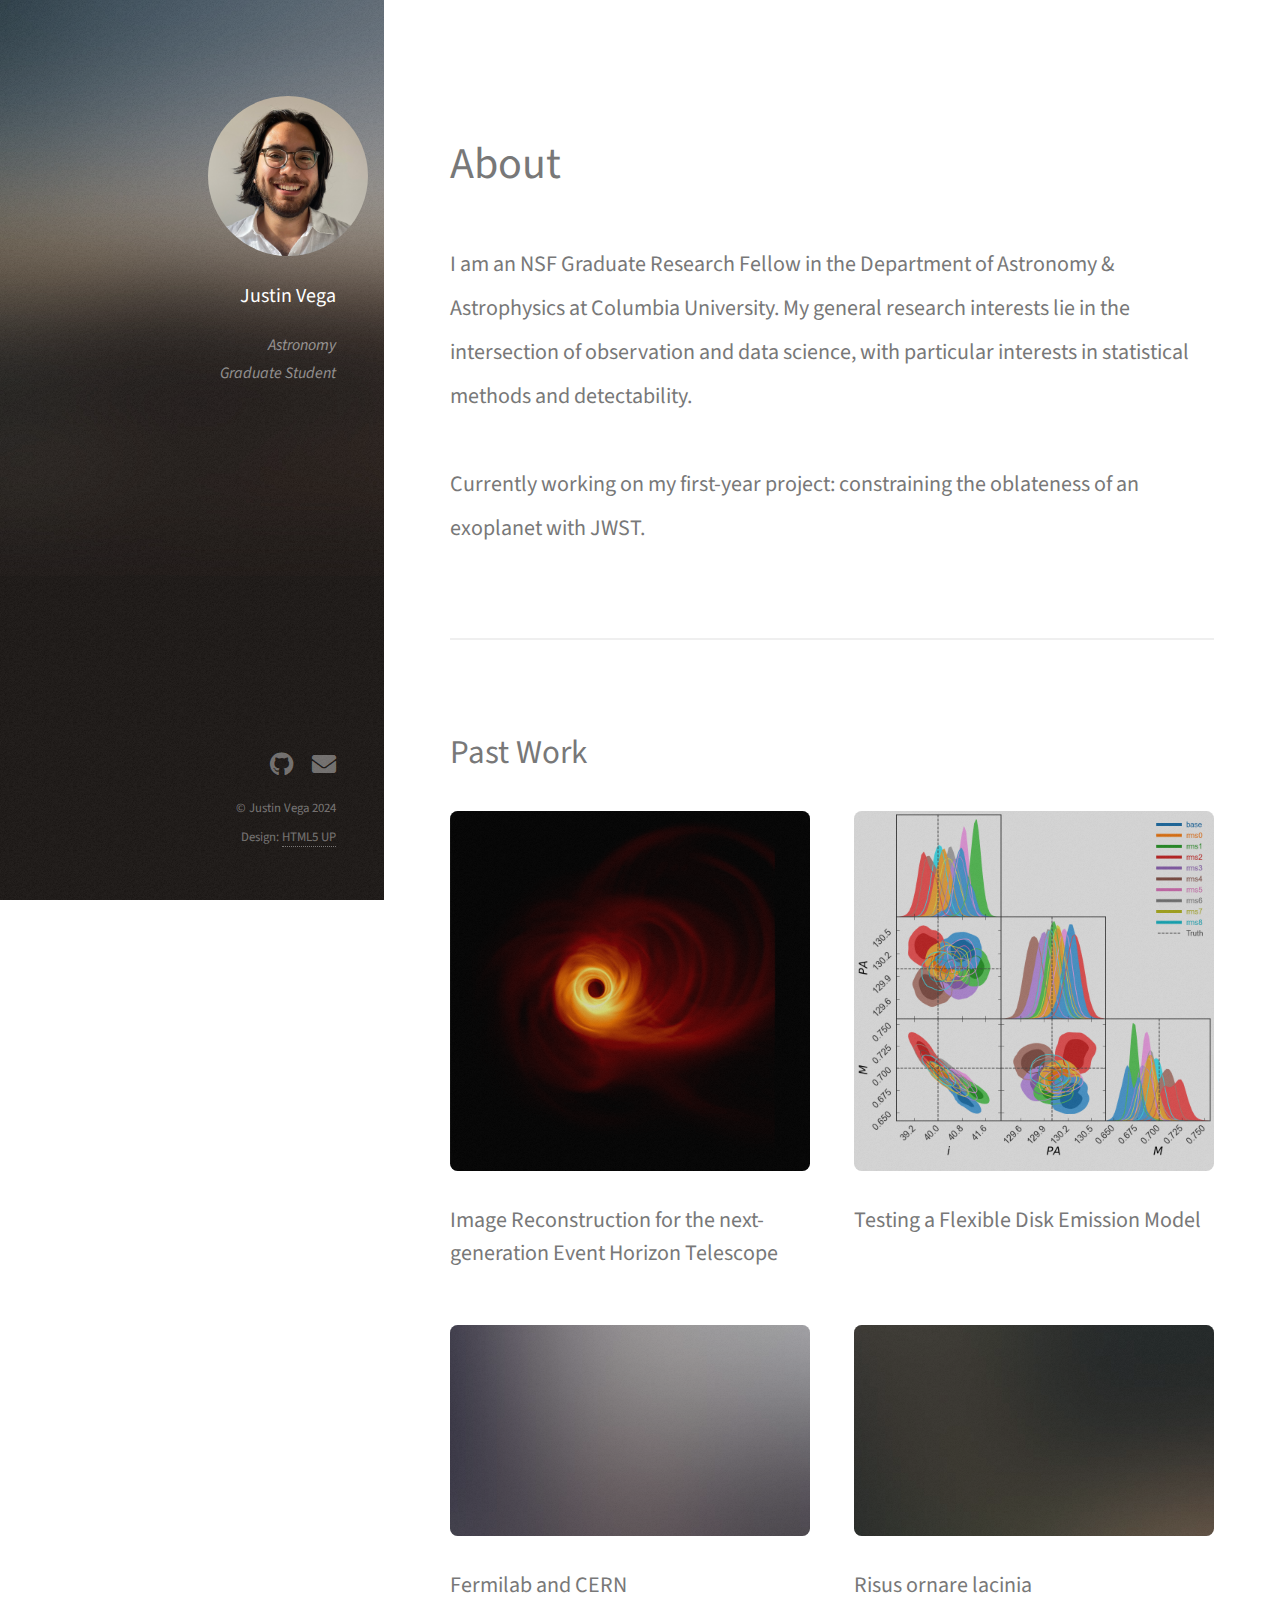
==== commit 80f36d4a: "small changes" ====
--- a/index.html
+++ b/index.html
@@ -70,8 +70,7 @@
 				<div class="inner">
 					<ul class="icons">
 						<li><a href="https://github.com/vegajustin26/" class="icon brands fa-github"><span class="label">Github</span></a></li>
-						<li><a href="#" class="icon brands fa-dribbble"><span class="label">Dribbble</span></a></li>
-						<li><a href="#" class="icon solid fa-envelope"><span class="label">Email</span></a></li>
+						<li><a href="#" class="icon solid fa-envelope"><span class="label">mailto:j.vega@columbia.edu</span></a></li>
 					</ul>
 					<ul class="copyright">
 						<li>&copy; Justin Vega 2024</li><li>Design: <a href="http://html5up.net">HTML5 UP</a></li>
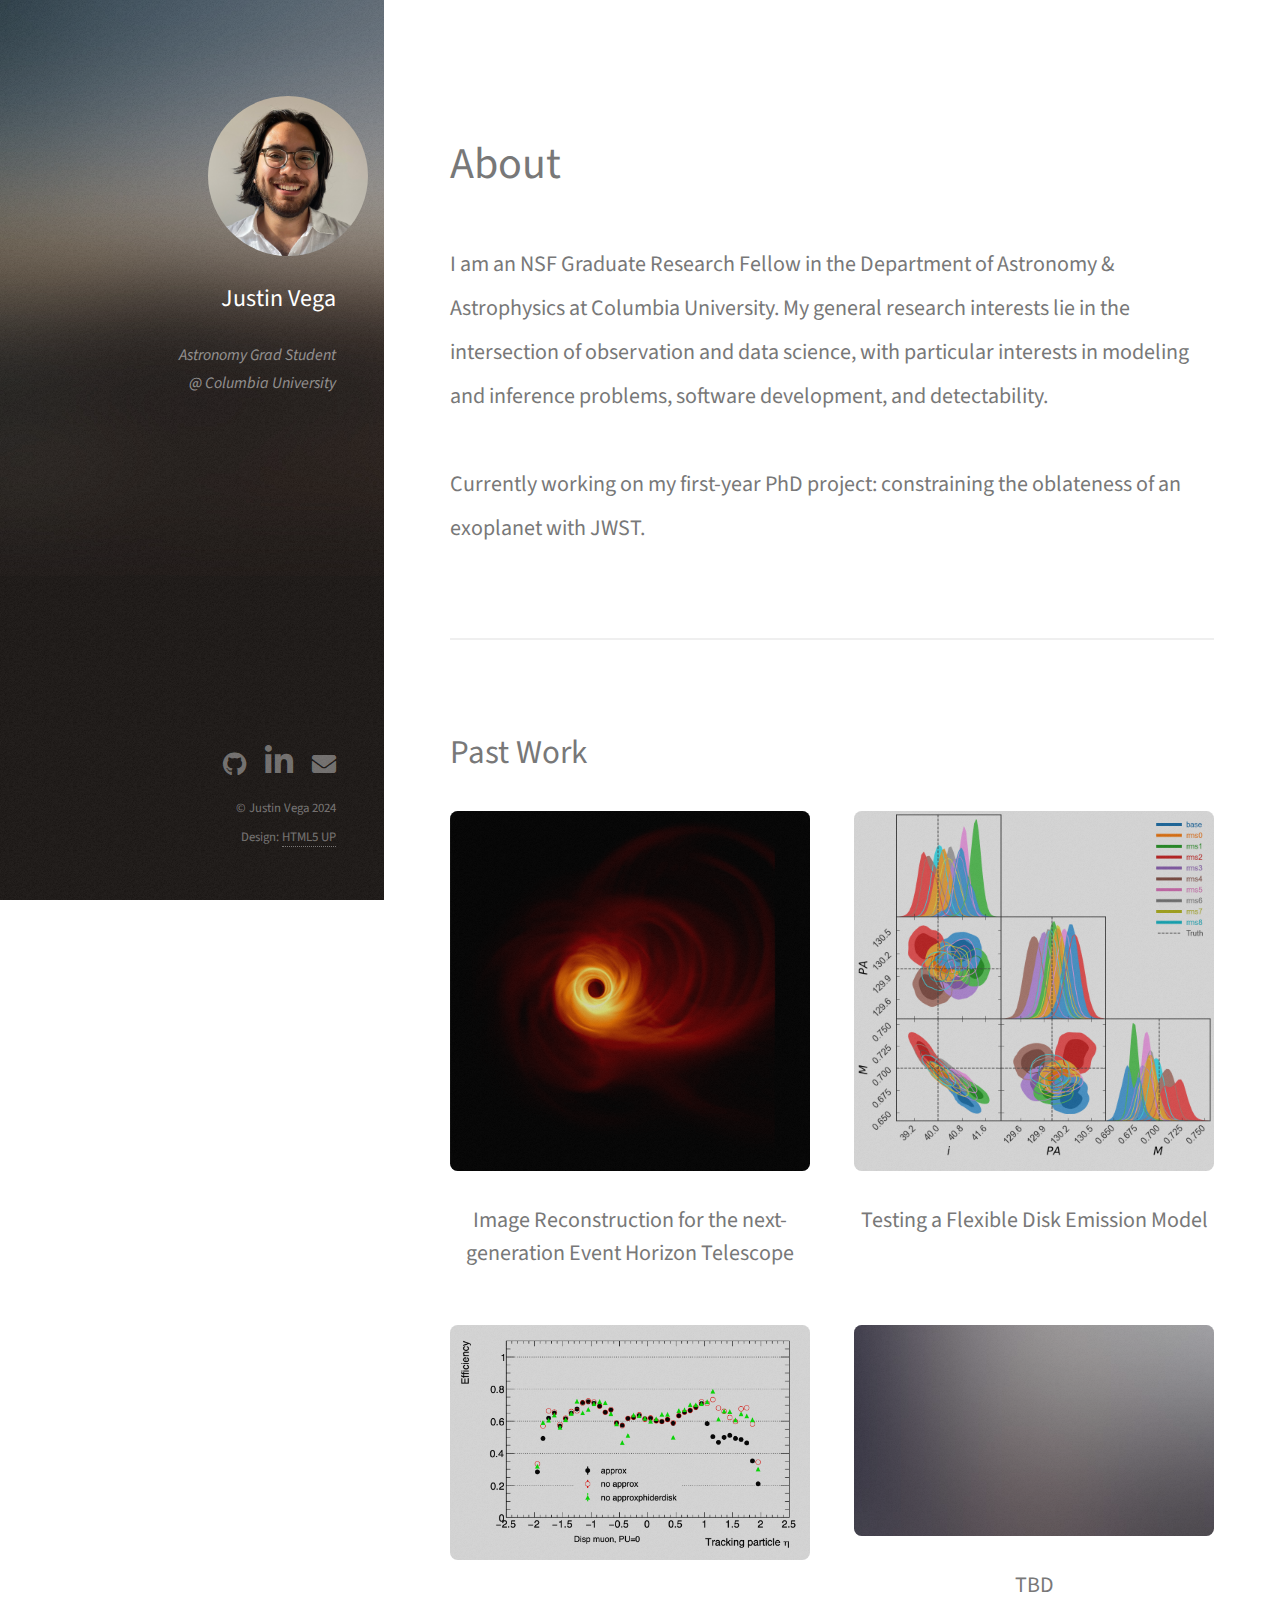
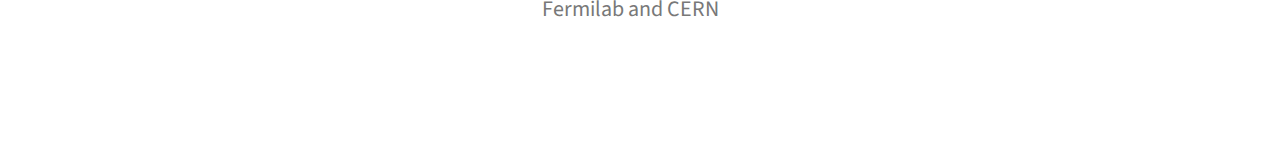
==== commit 14b1f5d8: "make it public" ====
--- a/index.html
+++ b/index.html
@@ -18,7 +18,7 @@
 				<div class="inner">
 					<a href="#" class="image avatar"><img src="images/justin.jpg" alt="" /></a>
 					<h3>Justin Vega</h3>
-					<it>Astronomy<br>Graduate Student</it>
+					<it>Astronomy Grad Student <br>@ Columbia University</it>
 				</div>
 			</header>
 
@@ -32,8 +32,8 @@
 						</header>
 						<p>I am an NSF Graduate Research Fellow in the Department of Astronomy & Astrophysics
 							at Columbia University. My general research interests lie in the intersection of
-							observation and data science, with particular interests in statistical methods 
-							and detectability. <br> <br> <b>Currently working on my first-year project:</b> 
+							observation and data science, with particular interests in 
+							modeling and inference problems, software development, and detectability. <br> <br> <b>Currently working on my first-year PhD project:</b> 
 							constraining the oblateness of an exoplanet with JWST.
 						</p>
 					</section>
@@ -51,13 +51,13 @@
 								<h3>Testing a Flexible Disk Emission Model</h3>
 							</article>
 							<article class="col-6 col-12-xsmall work-item">
-								<a href="research.html#exp-hep" class="image fit thumb"><img src="images/thumbs/03.jpg" alt="" /></a>
+								<a href="research.html#exp-hep" class="image fit thumb"><img src="images/thumbs/eta efficiency.png" alt="" /></a>
 								<h3>Fermilab and CERN</h3>
 							</article>
 							
 							<article class="col-6 col-12-xsmall work-item">
-								<a href="images/fulls/06.jpg" class="image fit thumb"><img src="images/thumbs/06.jpg" alt="" /></a>
-								<h3>Risus ornare lacinia</h3>
+								<a href="" class="image fit thumb"><img src="images/thumbs/03.jpg" alt="" /></a>
+								<h3>TBD</h3>
 							</article>
 						</div>
 						
@@ -70,7 +70,9 @@
 				<div class="inner">
 					<ul class="icons">
 						<li><a href="https://github.com/vegajustin26/" class="icon brands fa-github"><span class="label">Github</span></a></li>
+						<a href="https://www.linkedin.com/in/justin-vega-036180130/" class="icon brands fa-linkedin-in fa-2x"><span class="label">Linkedin</span></a>
 						<li><a href="#" class="icon solid fa-envelope"><span class="label">mailto:j.vega@columbia.edu</span></a></li>
+						
 					</ul>
 					<ul class="copyright">
 						<li>&copy; Justin Vega 2024</li><li>Design: <a href="http://html5up.net">HTML5 UP</a></li>
--- a/assets/css/main.css
+++ b/assets/css/main.css
@@ -2219,7 +2219,7 @@
 
 		ul.icons li {
 			display: inline-block;
-			padding: 0 1em 0 0;
+			padding: 0 1em 0 1em;
 		}
 
 			ul.icons li:last-child {
@@ -2598,6 +2598,7 @@
 		.work-item h3 {
 			font-size: 1em;
 			margin: 0 0 0.5em 0;
+			text-align: center;
 		}
 
 		.work-item p {
@@ -2663,11 +2664,11 @@
 
 		#header h2, #header h3, #header h4, #header h5, #header h6 {
 			color: #ffffff;
+			font-size: 1.5em;
 		}
 
 		#header h1 {
 			color: rgba(255, 255, 255, 0.5);
-			font-size: 1.35em;
 			line-height: 1.75em;
 			margin: 0;
 		}
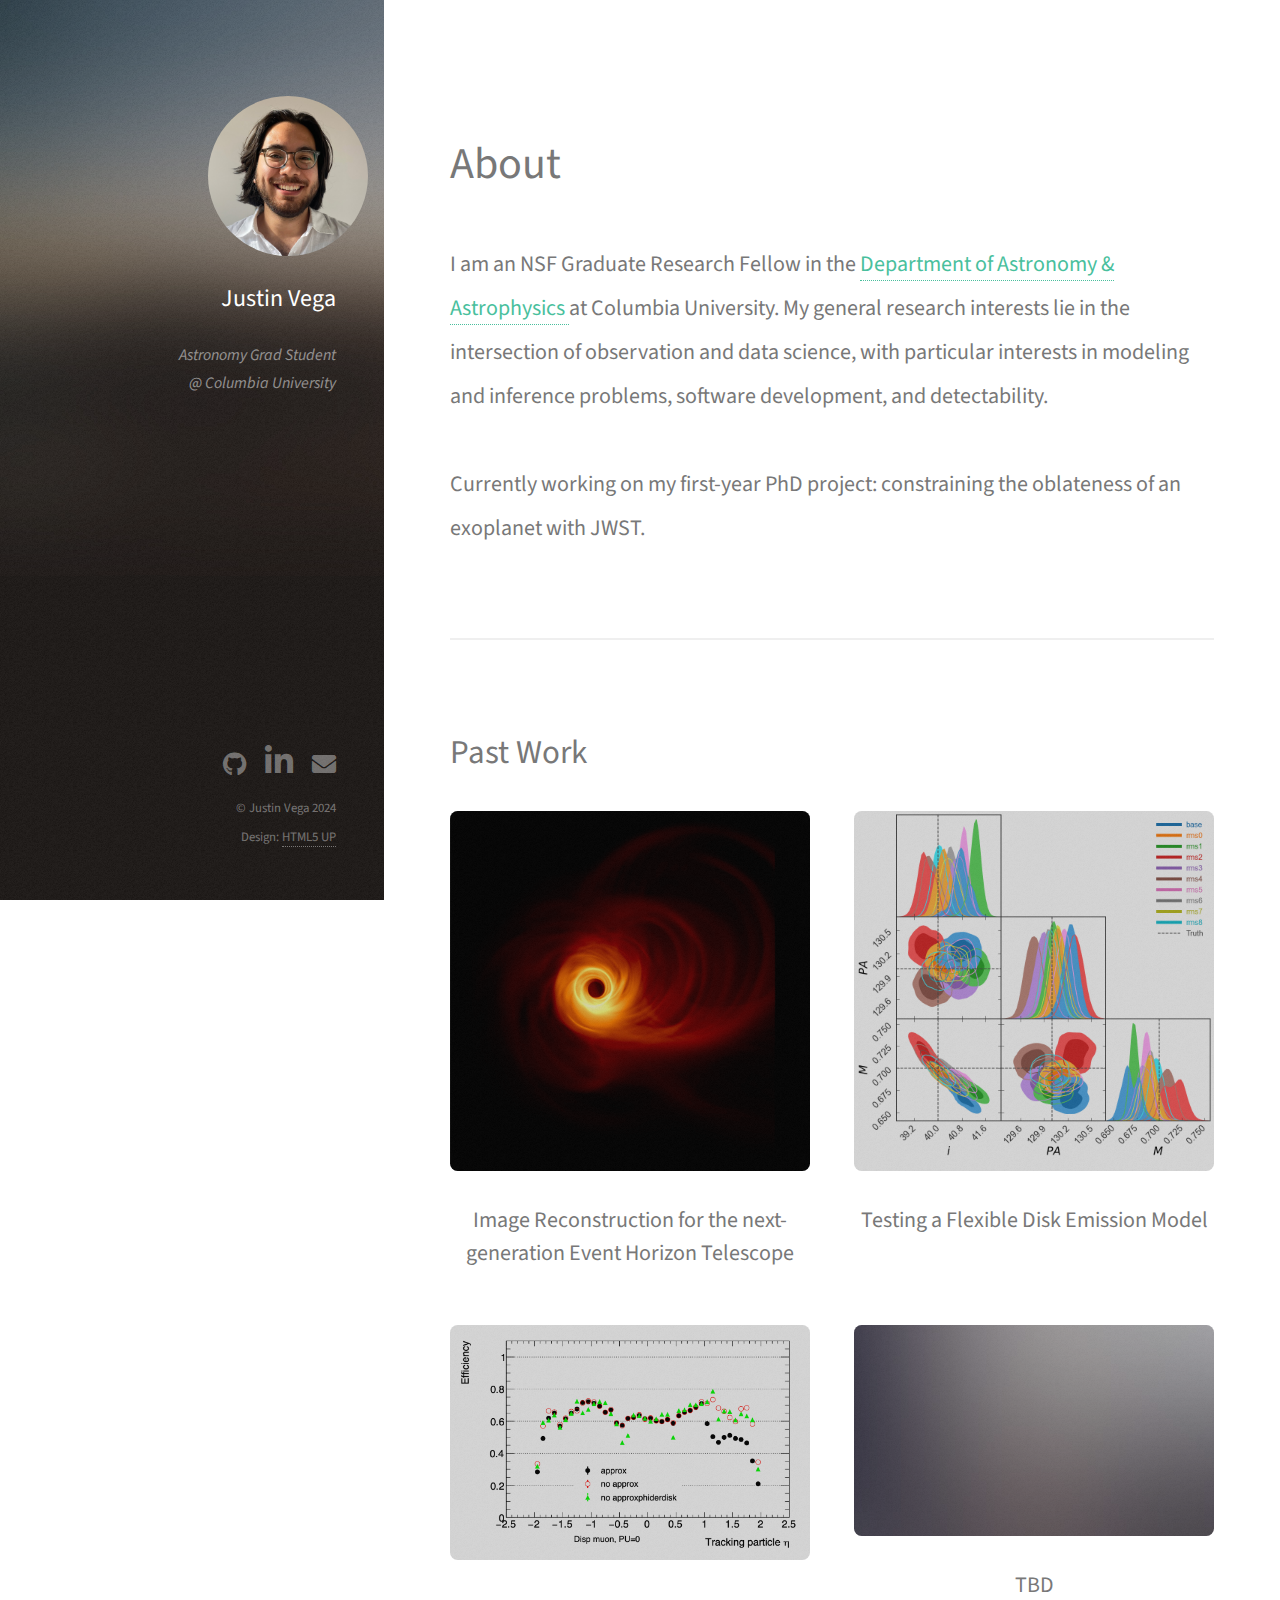
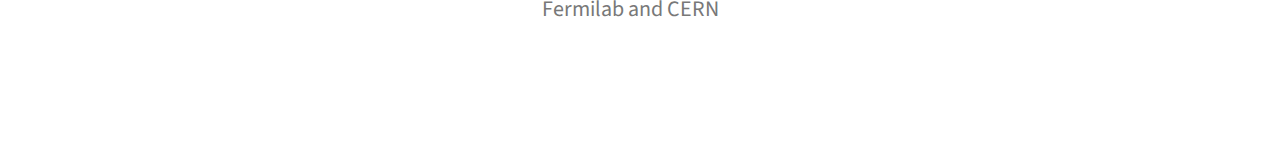
==== commit fd9ad60d: "make it public" ====
--- a/index.html
+++ b/index.html
@@ -30,7 +30,8 @@
 						<header class="major">
 							<h2>About</h2>
 						</header>
-						<p>I am an NSF Graduate Research Fellow in the Department of Astronomy & Astrophysics
+						<p>I am an NSF Graduate Research Fellow in the <a href = "https://www.astro.columbia.edu/content/justin-vega">
+							Department of Astronomy & Astrophysics </a>
 							at Columbia University. My general research interests lie in the intersection of
 							observation and data science, with particular interests in 
 							modeling and inference problems, software development, and detectability. <br> <br> <b>Currently working on my first-year PhD project:</b> 
